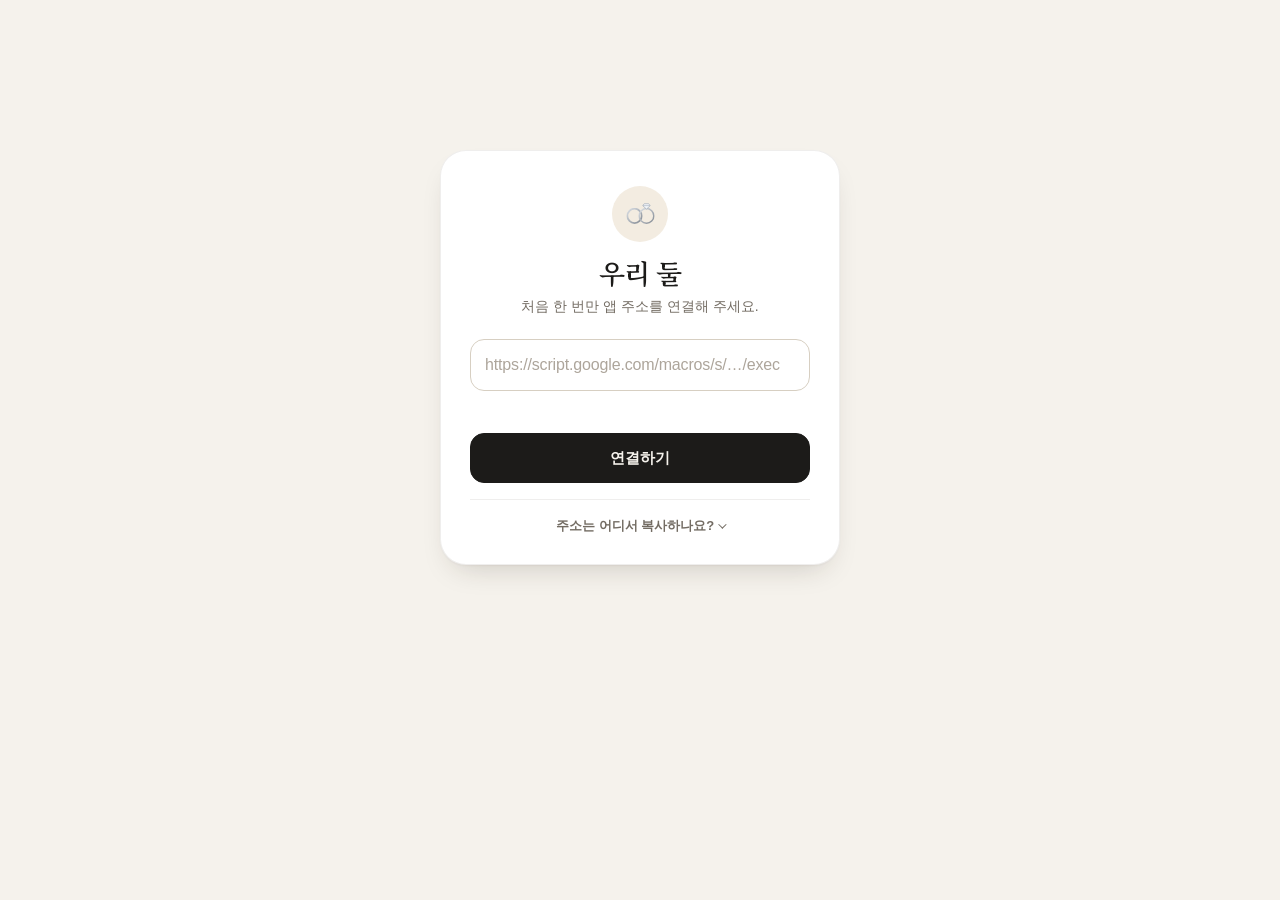
==== us/index.html @ 15f73b4c "Add files via upload" ====
<!doctype html>
<html lang="ko">
<head>
<meta charset="utf-8">
<meta name="viewport" content="width=device-width, initial-scale=1, maximum-scale=1, viewport-fit=cover">
<title>우리 둘</title>
<meta name="description" content="둘이 같이 쓰는 캘린더 · 할 일 · 메모">
<meta name="robots" content="noindex, nofollow">
<meta property="og:type" content="website">
<meta property="og:title" content="우리 둘">
<meta property="og:description" content="둘이 같이 쓰는 캘린더 · 할 일 · 메모">
<meta property="og:image" content="https://jongchan-creator.github.io/us/icon-512.png">
<meta name="theme-color" content="#F5F2EC" media="(prefers-color-scheme: light)">
<meta name="theme-color" content="#0F0E0D" media="(prefers-color-scheme: dark)">
<meta name="mobile-web-app-capable" content="yes">
<meta name="apple-mobile-web-app-capable" content="yes">
<meta name="apple-mobile-web-app-title" content="우리 둘">
<meta name="apple-mobile-web-app-status-bar-style" content="default">
<meta name="format-detection" content="telephone=no">
<link rel="manifest" href="manifest.webmanifest">
<link rel="icon" href="icon.svg" type="image/svg+xml">
<link rel="icon" href="icon-192.png" sizes="192x192" type="image/png">
<link rel="apple-touch-icon" href="apple-touch-icon.png">
<link rel="preconnect" href="https://script.google.com">
<script>
/* 지난번 앱 배경색으로 먼저 칠해 두기 — 열 때 하얗게 번쩍이지 않게 */
(function(){
  var c='', d='';
  try{ c=localStorage.getItem('ourtwo:bg')||''; d=localStorage.getItem('ourtwo:dark')||''; }catch(e){}
  if(!/^#[0-9a-f]{3,8}$/i.test(c)) return;
  var r=document.documentElement, m=document.querySelectorAll('meta[name="theme-color"]');
  r.style.background=c; r.setAttribute('data-dark', d==='1'?'1':'0');
  for(var i=0;i<m.length;i++) m[i].setAttribute('content', c);
})();
</script>
<style>
:root{
  --bg:#F5F2EC; --surface:#FFFFFF; --soft:#F0ECE5;
  --ink:#1C1B19; --ink2:#736C63; --ink3:#ADA59B;
  --line2:#D7CFC2; --hair:rgba(40,32,20,.075);
  --gold:#A3825A; --gold-soft:#F3ECE1;
  --ok:#4C7A57; --err:#B4483F;
  --e2:0 1px 2px rgba(40,32,20,.04),0 14px 30px -14px rgba(40,32,20,.22);
  --ring:0 0 0 3px rgba(163,130,90,.20);
  --ease:cubic-bezier(.2,.8,.2,1);
  --serif:"Noto Serif KR","Nanum Myeongjo","AppleMyungjo",serif;
  --sans:"Pretendard Variable",Pretendard,-apple-system,BlinkMacSystemFont,"Apple SD Gothic Neo","Noto Sans KR","Malgun Gothic",sans-serif;
  color-scheme:light;
}
@media (prefers-color-scheme: dark){
  :root:not([data-dark="0"]){
    --bg:#0F0E0D; --surface:#181715; --soft:#201E1B;
    --ink:#EEEAE3; --ink2:#A29B91; --ink3:#5F5A53;
    --line2:#3A3631; --hair:rgba(255,255,255,.065);
    --gold:#CDAE7E; --gold-soft:rgba(205,174,126,.12);
    --ok:#8DBB97; --err:#E58A80;
    --e2:inset 0 1px 0 rgba(255,255,255,.04),0 18px 40px -16px rgba(0,0,0,.8);
    --ring:0 0 0 3px rgba(205,174,126,.22);
    color-scheme:dark;
  }
}
:root[data-dark="1"]{
  --bg:#0F0E0D; --surface:#181715; --soft:#201E1B;
  --ink:#EEEAE3; --ink2:#A29B91; --ink3:#5F5A53;
  --line2:#3A3631; --hair:rgba(255,255,255,.065);
  --gold:#CDAE7E; --gold-soft:rgba(205,174,126,.12);
  --ok:#8DBB97; --err:#E58A80;
  --e2:inset 0 1px 0 rgba(255,255,255,.04),0 18px 40px -16px rgba(0,0,0,.8);
  --ring:0 0 0 3px rgba(205,174,126,.22);
  color-scheme:dark;
}
html{background:var(--bg)}
html,body{margin:0;height:100%;overflow:hidden;overscroll-behavior:none}
body{font-family:var(--sans);color:var(--ink);font-size:15px;line-height:1.5;-webkit-font-smoothing:antialiased;-webkit-tap-highlight-color:transparent;-webkit-text-size-adjust:100%}
*,*::before,*::after{box-sizing:border-box}
[hidden]{display:none!important}

/* 앱 — 화면 가득, 노치·홈 바 자리는 비워 둠 */
#frame{position:fixed;top:env(safe-area-inset-top,0px);right:env(safe-area-inset-right,0px);bottom:env(safe-area-inset-bottom,0px);left:env(safe-area-inset-left,0px);visibility:hidden;opacity:0;transition:opacity .32s var(--ease)}
#frame iframe{display:block;width:100%;height:100%;border:0;background:transparent}
.on #frame{visibility:visible}
.ready #frame{opacity:1}

/* 여는 동안: 앱의 반지 로딩과 같은 모양 */
#splash{position:fixed;inset:0;display:grid;place-items:center;pointer-events:none;transition:opacity .3s var(--ease)}
#splash .ld{opacity:0;animation:fadein .4s var(--ease) .35s forwards}
.ready #splash{opacity:0}
.setup #splash{display:none}
@keyframes fadein{to{opacity:1}}
.ld-rings{position:relative;width:35px;height:23px;display:block;margin:0 auto}
.ld-rings i{position:absolute;top:2px;width:18px;height:18px;background:no-repeat center/100% 100%}
.ld-rings i:first-child{left:2px;background-image:url("data:image/svg+xml,%3Csvg xmlns='http://www.w3.org/2000/svg' viewBox='0 0 24 24'%3E%3Cdefs%3E%3ClinearGradient id='p' x1='0' y1='0' x2='1' y2='1'%3E%3Cstop offset='0' stop-color='%23DCE0E5'/%3E%3Cstop offset='.5' stop-color='%23AEB4BC'/%3E%3Cstop offset='1' stop-color='%23848B94'/%3E%3C/linearGradient%3E%3C/defs%3E%3Ccircle cx='12' cy='12' r='10.4' fill='none' stroke='url%28%23p%29' stroke-width='2.6'/%3E%3C/svg%3E");animation:ringL 1.6s var(--ease) infinite}
.ld-rings i:last-child{right:2px;top:-4px;height:24px;background-image:url("data:image/svg+xml,%3Csvg xmlns='http://www.w3.org/2000/svg' viewBox='0 -8 24 32'%3E%3Cdefs%3E%3ClinearGradient id='p' x1='0' y1='0' x2='1' y2='1'%3E%3Cstop offset='0' stop-color='%23DCE0E5'/%3E%3Cstop offset='.5' stop-color='%23AEB4BC'/%3E%3Cstop offset='1' stop-color='%23848B94'/%3E%3C/linearGradient%3E%3C/defs%3E%3Ccircle cx='12' cy='12' r='10.6' fill='none' stroke='url%28%23p%29' stroke-width='2.2'/%3E%3Cpath d='M8.8 -5.6H15.2L17.4 -2.8L12 2.2L6.6 -2.8Z' fill='%23F3F6FA' stroke='%2397A3B2' stroke-width='.9' stroke-linejoin='round'/%3E%3Cpath d='M6.9 -2.8H17.1' stroke='%2397A3B2' stroke-width='.8'/%3E%3C/svg%3E");animation:ringR 1.6s var(--ease) infinite}
.ld-rings.still i{animation:none}
@keyframes ringL{0%,100%{transform:translateX(0)}50%{transform:translateX(5px)}}
@keyframes ringR{0%,100%{transform:translateX(0)}50%{transform:translateX(-5px)}}

/* 처음 한 번: 앱 주소 연결 */
#setup{display:none;position:fixed;inset:0;overflow-y:auto;-webkit-overflow-scrolling:touch;padding:max(24px,env(safe-area-inset-top)) 16px max(24px,env(safe-area-inset-bottom))}
.setup #setup{display:block}
.card{max-width:400px;margin:8vh auto 0;background:var(--surface);border-radius:26px;padding:30px 22px 22px;box-shadow:var(--e2),inset 0 0 0 1px var(--hair);animation:rise .5s var(--ease) both}
@keyframes rise{from{opacity:0;transform:translateY(10px)}}
.mark{width:56px;height:56px;margin:0 auto 14px;border-radius:50%;background:var(--gold-soft);display:grid;place-items:center}
.mark .ld-rings{transform:scale(.92) translateY(2px)}
.mark.okm{color:var(--gold)}
.mark.okm svg{width:24px;height:24px}
h1,h2{font-family:var(--serif);font-weight:600;letter-spacing:-.03em;text-align:center;margin:0}
h1{font-size:27px;line-height:1.25}
h2{font-size:23px;line-height:1.3}
.lead{color:var(--ink2);font-size:14px;text-align:center;margin:6px 0 22px;word-break:keep-all}
.in{display:block;width:100%;height:52px;padding:0 14px;border:1px solid var(--line2);border-radius:14px;background:var(--surface);color:var(--ink);font:inherit;font-size:16px;letter-spacing:-.01em;outline:0;transition:border-color .18s,box-shadow .18s;-webkit-appearance:none;appearance:none}
.in::placeholder{color:var(--ink3)}
.in:focus{border-color:var(--gold);box-shadow:var(--ring)}
.in.bad{border-color:var(--err)}
.msg{min-height:20px;margin:8px 2px 14px;font-size:13px;line-height:1.5;color:var(--ink2);word-break:keep-all}
.msg.err{color:var(--err)}
.msg.ok{color:var(--ok)}
.btn{display:flex;align-items:center;justify-content:center;gap:7px;width:100%;height:50px;border:1px solid var(--line2);border-radius:14px;background:var(--surface);color:var(--ink);font:inherit;font-size:15px;font-weight:600;letter-spacing:-.01em;cursor:pointer;transition:transform .12s,opacity .18s,background .18s;-webkit-user-select:none;user-select:none}
.btn:active{transform:scale(.985)}
.btn.primary{background:var(--ink);border-color:var(--ink);color:var(--bg)}
.btn svg{width:17px;height:17px;flex:none}
.btn.gold{border-color:transparent;background:var(--gold-soft);color:var(--gold)}
.row{display:flex;gap:8px;margin:12px 0 8px}
.row .btn{flex:1}
.help{margin-top:16px;border-top:1px solid var(--hair);padding-top:12px;font-size:13px;color:var(--ink2)}
.help summary{cursor:pointer;list-style:none;display:flex;align-items:center;justify-content:center;gap:4px;font-weight:600;color:var(--ink2);padding:4px 0}
.help summary::-webkit-details-marker{display:none}
.help summary::after{content:"";width:6px;height:6px;border-right:1.5px solid currentColor;border-bottom:1.5px solid currentColor;transform:rotate(45deg) translateY(-2px);transition:transform .2s}
.help[open] summary::after{transform:rotate(-135deg) translateY(-1px)}
.help ol{margin:10px 0 2px;padding-left:20px;line-height:1.75;word-break:keep-all}
.help b{color:var(--ink);font-weight:600}
.help code{font-family:ui-monospace,Menlo,Consolas,monospace;font-size:12px;background:var(--soft);padding:1px 5px;border-radius:5px}
.link{margin:0 0 4px;padding:12px 14px;border-radius:13px;background:var(--soft);color:var(--ink2);font-size:13px;line-height:1.5;text-align:center;word-break:break-all;-webkit-user-select:all;user-select:all}
.tip{margin:14px 2px 0;font-size:12.5px;line-height:1.65;color:var(--ink2);text-align:center;word-break:keep-all}
.tip b{color:var(--ink);font-weight:600}
.sr{position:absolute;width:1px;height:1px;overflow:hidden;clip:rect(0 0 0 0);white-space:nowrap}
@media (min-width:760px){ .card{margin-top:14vh;padding:36px 30px 26px} }
@media (prefers-reduced-motion: reduce){ .ld-rings i,.card{animation:none} #splash .ld{animation-duration:.01s} }
</style>
</head>
<body>
<div id="splash" aria-hidden="true"><div class="ld"><span class="ld-rings"><i></i><i></i></span></div></div>
<div id="frame"></div>

<main id="setup">
  <section class="card" id="cardConnect">
    <div class="mark"><span class="ld-rings still"><i></i><i></i></span></div>
    <h1>우리 둘</h1>
    <p class="lead">처음 한 번만 앱 주소를 연결해 주세요.</p>
    <form id="form" novalidate autocomplete="off">
      <label class="sr" for="u">Apps Script 웹 앱 주소</label>
      <input class="in" id="u" type="url" inputmode="url" autocapitalize="off" autocorrect="off" spellcheck="false" placeholder="https://script.google.com/macros/s/…/exec">
      <p class="msg" id="msg" role="status"></p>
      <button class="btn primary" id="go" type="submit">연결하기</button>
    </form>
    <details class="help">
      <summary>주소는 어디서 복사하나요?</summary>
      <ol>
        <li>구글 시트에서 <b>확장 프로그램</b> → <b>Apps Script</b></li>
        <li>오른쪽 위 <b>배포</b> → <b>배포 관리</b></li>
        <li>‘웹 앱’의 <b>URL</b> 옆 복사 버튼 — 끝이 <code>/exec</code>인 주소예요</li>
      </ol>
    </details>
  </section>

  <section class="card" id="cardDone" hidden>
    <div class="mark okm"><svg viewBox="0 0 24 24" fill="none" stroke="currentColor" stroke-width="2.2" stroke-linecap="round" stroke-linejoin="round"><path d="M5 12.5l4.2 4.2L19 7"/></svg></div>
    <h2>연결됐어요</h2>
    <p class="lead">다른 휴대폰에서는 아래 링크를 한 번만 열면<br>바로 연결돼요.</p>
    <div class="link" id="link"></div>
    <div class="row">
      <button class="btn" id="share" type="button"><svg viewBox="0 0 24 24" fill="none" stroke="currentColor" stroke-width="1.8" stroke-linecap="round" stroke-linejoin="round"><path d="M12 15V3.5M7.5 8L12 3.5 16.5 8"/><path d="M5 12.5v6A2 2 0 0 0 7 20.5h10a2 2 0 0 0 2-2v-6"/></svg>링크 보내기</button>
      <button class="btn" id="copy" type="button"><svg viewBox="0 0 24 24" fill="none" stroke="currentColor" stroke-width="1.8" stroke-linecap="round" stroke-linejoin="round"><rect x="8.5" y="8.5" width="11" height="11" rx="2.5"/><path d="M15.5 8.5V6.5a2 2 0 0 0-2-2h-7a2 2 0 0 0-2 2v7a2 2 0 0 0 2 2h2"/></svg><span>복사</span></button>
    </div>
    <button class="btn primary" id="open" type="button">앱 열기</button>
    <button class="btn gold" id="install" type="button" hidden style="margin-top:8px">홈 화면에 앱 추가</button>
    <p class="tip" id="tip"></p>
  </section>
</main>

<script>
(function(){
  var K='ourtwo:', R=document.documentElement, shown=false, bip=null, frame=null, later=null;
  function $(id){ return document.getElementById(id); }
  function get(k){ try{ return localStorage.getItem(K+k)||''; }catch(e){ return ''; } }
  function put(k, v){ try{ if(v) localStorage.setItem(K+k, v); else localStorage.removeItem(K+k); }catch(e){} }

  /* 붙여 넣은 주소 검사 — Apps Script 웹 앱(/exec)만 받음 */
  function made(base, id){
    var url='https://script.google.com/'+base+'/s/'+id+'/exec';
    return {url:url, tag: base==='macros' ? id : encodeURIComponent(url)};
  }
  function parse(raw){
    raw=String(raw||'').trim();
    if(!raw) return {};
    try{ raw=decodeURIComponent(raw).trim(); }catch(e){}
    var g=raw.match(/(?:https?:\/\/)?script\.google\.com\/[^\s"'<>]+/i), t;
    if(g) raw=g[0].replace(/[).,;:!?\]}”’」』]+$/, '');             // 글 속에 섞인 웹 앱 주소
    else if((t=raw.match(/#([\w.%-]{20,})/))) return parse(t[1]);    // 이 페이지 링크(…/us/#…)를 붙여 넣은 경우
    raw=raw.replace(/^#/, '');
    if(/^[\w-]{30,}$/.test(raw)) return made('macros', raw);   // 배포 ID만 있을 때
    var u;
    try{ u=new URL(/^https?:\/\//i.test(raw) ? raw : 'https://'+raw); }catch(e){ return {err:'bad'}; }
    var host=u.hostname.toLowerCase();
    if(host==='docs.google.com' || host==='drive.google.com') return {err:'sheet'};
    if(host!=='script.google.com') return {err:'bad'};
    var m=u.pathname.match(/^\/(macros|a\/macros\/[\w.-]+)\/s\/([\w-]{20,})\/(exec|dev)\/?$/);
    if(!m) return {err:'editor'};
    if(m[3]==='dev') return {err:'dev'};
    return made(m[1], m[2]);
  }
  var MSG={
    editor:'편집기 주소예요. [배포] → [배포 관리]에서 ‘웹 앱’ URL(끝이 /exec)을 복사해 주세요.',
    dev:'끝이 /dev인 주소는 만든 사람만 열려요. [배포 관리]의 /exec 주소를 넣어 주세요.',
    sheet:'구글 시트 주소예요. Apps Script의 [배포 관리]에서 웹 앱 URL을 복사해 주세요.',
    bad:'Apps Script 웹 앱 주소가 아니에요. https://script.google.com/macros/s/…/exec 모양이에요.',
    cut:'링크가 잘린 것 같아요. 웹 앱 주소를 다시 붙여 넣어 주세요.'
  };

  /* 앱 열기 */
  function mount(url){
    if(frame) return;
    frame=document.createElement('iframe');
    frame.title='우리 둘';
    frame.src=url;
    frame.addEventListener('load', function(){ setTimeout(reveal, 1200); });   // 앱이 신호를 못 보내는 예전 버전일 때
    $('frame').appendChild(frame);
  }
  function start(url){
    mount(url);
    R.classList.remove('setup'); R.classList.add('on');
    if(later){ paint(later.bg, later.dark); later=null; }
    setTimeout(reveal, 10000);
  }
  function reveal(){ if(shown) return; shown=true; R.classList.add('ready'); }

  /* 앱이 보내는 배경색 — 상태 표시줄 · 가장자리 색을 앱과 맞춤 */
  function paint(c, dark){
    c=String(c||'').trim();
    if(!/^#[0-9a-f]{3,8}$/i.test(c) && !/^rgba?\([\d\s.,%]+\)$/i.test(c)) return;
    var m=document.querySelectorAll('meta[name="theme-color"]');
    R.style.background=c; R.setAttribute('data-dark', dark ? '1' : '0');
    for(var i=0;i<m.length;i++) m[i].setAttribute('content', c);
    put('bg', /^#/.test(c) ? c : ''); put('dark', dark ? '1' : '0');
  }
  window.addEventListener('message', function(e){
    var d=e.data, host='';
    if(!d || typeof d!=='object' || d.ourtwo!==1) return;
    try{ host=new URL(e.origin).hostname; }catch(er){}
    if(!/(^|\.)googleusercontent\.com$/.test(host) && host!=='script.google.com') return;
    if(typeof d.t==='string' && d.t.trim()) document.title=d.t.trim().slice(0, 40);   // 앱 이름(설정)을 창 제목으로
    if(R.classList.contains('setup')) later={bg:d.bg, dark:d.dark===true};   // 연결 화면을 보는 동안엔 색을 바꾸지 않음
    else paint(d.bg, d.dark===true);
    reveal();
  });

  /* 처음 연결 화면 */
  function say(kind, text){ var m=$('msg'); m.className='msg'+(kind ? ' '+kind : ''); m.textContent=text||''; $('u').classList.toggle('bad', kind==='err'); }
  function showSetup(err){
    R.classList.add('setup');
    var f=document.createElement('link');   // 제목 글꼴(명조) — 이 화면에 쓰는 글자만 조금 받아 옴
    f.rel='stylesheet'; f.href='https://fonts.googleapis.com/css2?family=Noto+Serif+KR:wght@600&display=swap&text='+encodeURIComponent('우리 둘연결됐어요');
    document.head.appendChild(f);
    if(err) say('err', MSG[err]||MSG.bad);
    var u=$('u');
    u.addEventListener('input', function(e){
      var p=parse(u.value);
      if(p.url) say('ok', '✓ 올바른 주소예요');
      else if(e.inputType==='insertFromPaste' && p.err) say('err', MSG[p.err]);
      else say('', '');
    });
    $('form').addEventListener('submit', function(e){
      e.preventDefault();
      var p=parse(u.value);
      if(!p.url){ say('err', u.value.trim() ? (MSG[p.err]||MSG.bad) : '웹 앱 주소를 붙여 넣어 주세요.'); u.focus(); return; }
      put('url', p.url);
      history.replaceState(null, '', '#'+p.tag);
      u.blur(); done(p);
    });
  }
  function hint(){
    var ua=navigator.userAgent||'';
    if(/KAKAOTALK/i.test(ua)) return '카카오톡 안에서는 홈 화면에 추가할 수 없어요. 메뉴에서 <b>다른 브라우저로 열기</b>를 누른 뒤 추가해 주세요.';
    if(/SamsungBrowser/i.test(ua)) return '삼성 인터넷: 아래 <b>≡ 메뉴</b> → <b>현재 페이지 추가</b> → <b>홈 화면</b>을 누르면 앱처럼 열려요.';
    if(/iPhone|iPad|iPod/i.test(ua)) return 'Safari 아래 <b>공유 버튼</b> → <b>홈 화면에 추가</b>를 누르면 앱처럼 열려요.';
    if(/Android/i.test(ua)) return '크롬 오른쪽 위 <b>⋮</b> → <b>홈 화면에 추가</b>(또는 <b>앱 설치</b>)를 누르면 앱처럼 열려요.';
    return '주소창 오른쪽의 <b>설치</b> 아이콘을 누르면 창 하나짜리 앱처럼 열려요.';
  }
  function copyText(t){
    function old(){ var a=document.createElement('textarea'), ok=false; a.value=t; a.setAttribute('readonly',''); a.style.cssText='position:fixed;top:-200px;opacity:0'; document.body.appendChild(a); a.select(); try{ ok=document.execCommand('copy'); }catch(e){} document.body.removeChild(a); return ok; }
    if(navigator.clipboard && window.isSecureContext) return navigator.clipboard.writeText(t).then(function(){ return true; }, old);
    return Promise.resolve(old());
  }
  function done(p){
    var link=location.origin+location.pathname+'#'+p.tag, s=link.replace(/^https?:\/\//, '');
    $('cardConnect').hidden=true; $('cardDone').hidden=false;
    $('link').textContent=s.length>60 ? s.slice(0, 44)+'…'+s.slice(-8) : s; $('link').title=link;
    $('tip').innerHTML=hint();
    if(navigator.share) $('share').onclick=function(){ navigator.share({title:'우리 둘', text:'우리 둘 — 이 링크를 한 번 열면 바로 연결돼요', url:link}).catch(function(){}); };
    else $('share').hidden=true;
    $('copy').onclick=function(){ var b=$('copy').querySelector('span'); copyText(link).then(function(ok){ b.textContent=ok ? '복사했어요' : '길게 눌러 복사'; setTimeout(function(){ b.textContent='복사'; }, 1800); }); };
    $('open').onclick=function(){ start(p.url); };
    if(bip) $('install').hidden=false;
    mount(p.url);   // 보는 동안 미리 불러 둠 — [앱 열기]가 바로 열리게
  }
  window.addEventListener('beforeinstallprompt', function(e){
    if(!R.classList.contains('setup')) return;   // 앱을 쓰는 중이면 브라우저에 맡김
    e.preventDefault(); bip=e;
    if(!$('cardDone').hidden) $('install').hidden=false;
  });
  $('install').onclick=function(){
    if(!bip) return;
    bip.prompt();
    var fin=function(){ bip=null; $('install').hidden=true; };
    if(bip.userChoice) bip.userChoice.then(fin, fin); else fin();
  };

  /* 시작: #링크 → 이 기기에 기억 → 없으면 연결 화면 */
  window.addEventListener('hashchange', function(){ location.reload(); });   // 열어 둔 채로 새 #링크·#reset을 열었을 때
  var h=location.hash.replace(/^#/, '');
  if(h==='reset'){ put('url', ''); history.replaceState(null, '', location.pathname); showSetup(); return; }
  var p=h ? parse(h) : {}, url='';
  if(p.url){ put('url', p.url); url=p.url; if(h!==p.tag) history.replaceState(null, '', '#'+p.tag); }
  else url=get('url');
  if(url) start(url); else showSetup(h ? 'cut' : '');
})();
</script>
</body>
</html>
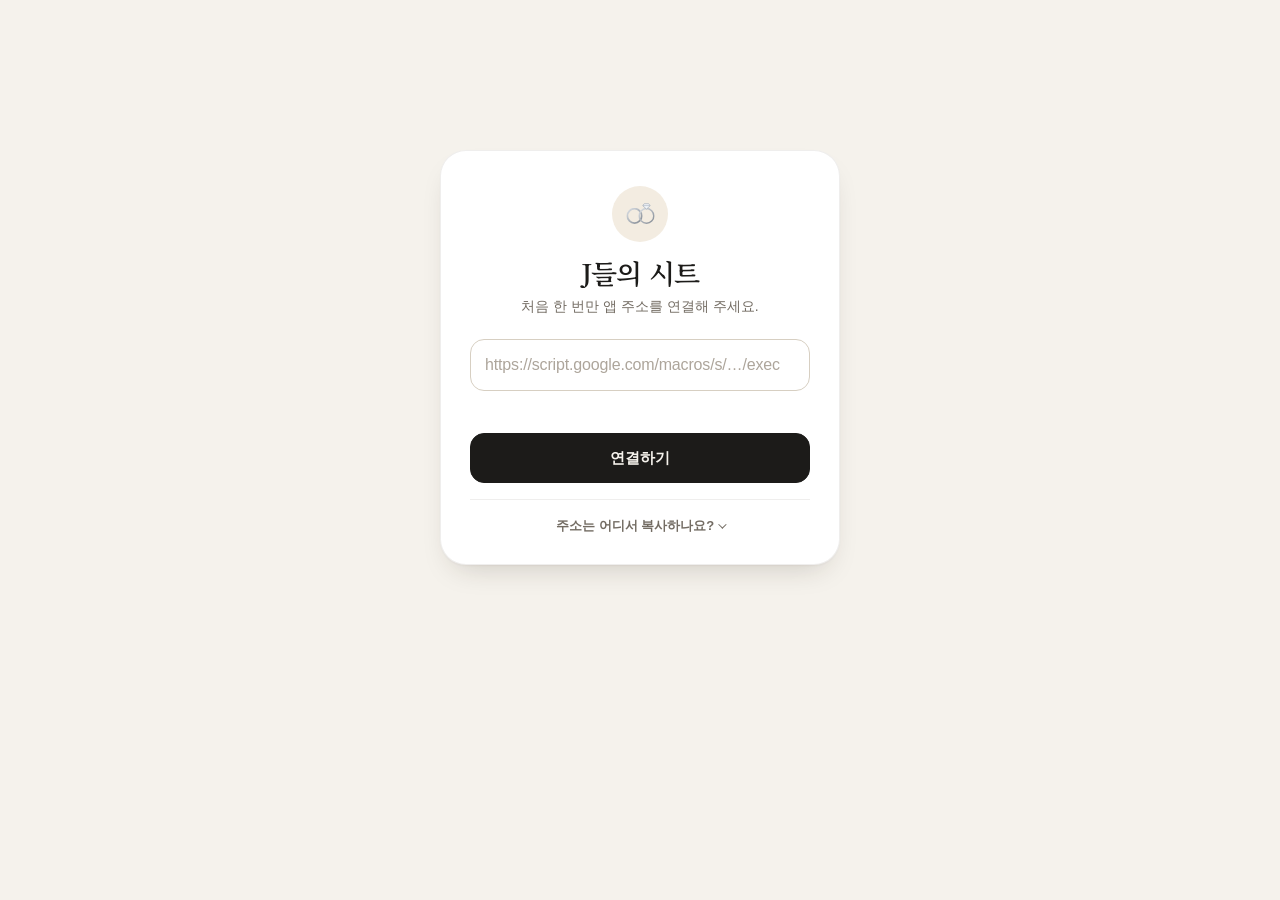
==== commit f8cd6b79: "Add files via upload" ====
--- a/us/index.html
+++ b/us/index.html
@@ -3,18 +3,21 @@
 <head>
 <meta charset="utf-8">
 <meta name="viewport" content="width=device-width, initial-scale=1, maximum-scale=1, viewport-fit=cover">
-<title>우리 둘</title>
+<script>/* 지난번 앱 이름(앱 설정 → 앱 이름)을 기본 제목보다 먼저 — 열 때 기본 이름이 뜨지 않게 */
+(function(){ var t=''; try{ t=(localStorage.getItem('ourtwo:title')||'').trim().slice(0, 40); }catch(e){} if(t==='우리 둘') t=''; if(t) document.title=t; })();
+</script>
+<title>J들의 시트</title>
 <meta name="description" content="둘이 같이 쓰는 캘린더 · 할 일 · 메모">
 <meta name="robots" content="noindex, nofollow">
 <meta property="og:type" content="website">
-<meta property="og:title" content="우리 둘">
+<meta property="og:title" content="J들의 시트">
 <meta property="og:description" content="둘이 같이 쓰는 캘린더 · 할 일 · 메모">
 <meta property="og:image" content="https://jongchan-creator.github.io/us/icon-512.png">
 <meta name="theme-color" content="#F5F2EC" media="(prefers-color-scheme: light)">
 <meta name="theme-color" content="#0F0E0D" media="(prefers-color-scheme: dark)">
 <meta name="mobile-web-app-capable" content="yes">
 <meta name="apple-mobile-web-app-capable" content="yes">
-<meta name="apple-mobile-web-app-title" content="우리 둘">
+<meta name="apple-mobile-web-app-title" content="J들의 시트">
 <meta name="apple-mobile-web-app-status-bar-style" content="default">
 <meta name="format-detection" content="telephone=no">
 <link rel="manifest" href="manifest.webmanifest">
@@ -31,6 +34,11 @@
   var r=document.documentElement, m=document.querySelectorAll('meta[name="theme-color"]');
   r.style.background=c; r.setAttribute('data-dark', d==='1'?'1':'0');
   for(var i=0;i<m.length;i++) m[i].setAttribute('content', c);
+})();
+/* 아이폰 '홈 화면에 추가'의 기본 이름도 지난번 앱 이름으로 */
+(function(){
+  var t=''; try{ t=(localStorage.getItem('ourtwo:title')||'').trim().slice(0, 40); }catch(e){}
+  var a=document.querySelector('meta[name="apple-mobile-web-app-title"]'); if(t && t!=='우리 둘' && a) a.setAttribute('content', t);
 })();
 </script>
 <style>
@@ -145,7 +153,7 @@
 <main id="setup">
   <section class="card" id="cardConnect">
     <div class="mark"><span class="ld-rings still"><i></i><i></i></span></div>
-    <h1>우리 둘</h1>
+    <h1>J들의 시트</h1>
     <p class="lead">처음 한 번만 앱 주소를 연결해 주세요.</p>
     <form id="form" novalidate autocomplete="off">
       <label class="sr" for="u">Apps Script 웹 앱 주소</label>
@@ -221,7 +229,7 @@
   function mount(url){
     if(frame) return;
     frame=document.createElement('iframe');
-    frame.title='우리 둘';
+    frame.title=document.title;
     frame.src=url;
     frame.addEventListener('load', function(){ setTimeout(reveal, 1200); });   // 앱이 신호를 못 보내는 예전 버전일 때
     $('frame').appendChild(frame);
@@ -233,6 +241,14 @@
     setTimeout(reveal, 10000);
   }
   function reveal(){ if(shown) return; shown=true; R.classList.add('ready'); }
+  function setName(t){
+    t=String(t||'').trim().slice(0, 40); if(!t) return;
+    document.title=t;
+    var a=document.querySelector('meta[name="apple-mobile-web-app-title"]'); if(a) a.setAttribute('content', t);
+    var h=document.querySelector('#cardConnect h1'); if(h) h.textContent=t;
+    if(frame) frame.title=t;
+    put('title', t);
+  }
 
   /* 앱이 보내는 배경색 — 상태 표시줄 · 가장자리 색을 앱과 맞춤 */
   function paint(c, dark){
@@ -243,12 +259,19 @@
     for(var i=0;i<m.length;i++) m[i].setAttribute('content', c);
     put('bg', /^#/.test(c) ? c : ''); put('dark', dark ? '1' : '0');
   }
+  var lastBuzz=0;
   window.addEventListener('message', function(e){
     var d=e.data, host='';
     if(!d || typeof d!=='object' || d.ourtwo!==1) return;
     try{ host=new URL(e.origin).hostname; }catch(er){}
     if(!/(^|\.)googleusercontent\.com$/.test(host) && host!=='script.google.com') return;
-    if(typeof d.t==='string' && d.t.trim()) document.title=d.t.trim().slice(0, 40);   // 앱 이름(설정)을 창 제목으로
+    if(d.buzz!==undefined){   // 앱 안에서 체크할 때 등 짧은 진동 (안드로이드) — 앱 화면이 직접 못 울릴 때 여기서 대신
+      var p=d.buzz, okp=(typeof p==='number' && p>0 && p<=120) || (Array.isArray(p) && p.length>0 && p.length<=6 && p.every(function(x){ return typeof x==='number' && x>=0 && x<=120; }));
+      var now=Date.now();
+      if(okp && navigator.vibrate && now-lastBuzz>60){ lastBuzz=now; try{ navigator.vibrate(p); }catch(er){} }
+      return;
+    }
+    if(typeof d.t==='string' && d.t.trim()) setName(d.t);   // 앱 이름(설정)을 창 제목으로 — 다음에 열 때도 이 이름부터
     if(R.classList.contains('setup')) later={bg:d.bg, dark:d.dark===true};   // 연결 화면을 보는 동안엔 색을 바꾸지 않음
     else paint(d.bg, d.dark===true);
     reveal();
@@ -258,8 +281,9 @@
   function say(kind, text){ var m=$('msg'); m.className='msg'+(kind ? ' '+kind : ''); m.textContent=text||''; $('u').classList.toggle('bad', kind==='err'); }
   function showSetup(err){
     R.classList.add('setup');
+    var nm=get('title'); if(nm) document.querySelector('#cardConnect h1').textContent=nm;
     var f=document.createElement('link');   // 제목 글꼴(명조) — 이 화면에 쓰는 글자만 조금 받아 옴
-    f.rel='stylesheet'; f.href='https://fonts.googleapis.com/css2?family=Noto+Serif+KR:wght@600&display=swap&text='+encodeURIComponent('우리 둘연결됐어요');
+    f.rel='stylesheet'; f.href='https://fonts.googleapis.com/css2?family=Noto+Serif+KR:wght@600&display=swap&text='+encodeURIComponent('J들의 시트연결됐어요'+(nm||''));
     document.head.appendChild(f);
     if(err) say('err', MSG[err]||MSG.bad);
     var u=$('u');
@@ -296,7 +320,7 @@
     $('cardConnect').hidden=true; $('cardDone').hidden=false;
     $('link').textContent=s.length>60 ? s.slice(0, 44)+'…'+s.slice(-8) : s; $('link').title=link;
     $('tip').innerHTML=hint();
-    if(navigator.share) $('share').onclick=function(){ navigator.share({title:'우리 둘', text:'우리 둘 — 이 링크를 한 번 열면 바로 연결돼요', url:link}).catch(function(){}); };
+    if(navigator.share) $('share').onclick=function(){ navigator.share({title:document.title, text:document.title+' — 이 링크를 한 번 열면 바로 연결돼요', url:link}).catch(function(){}); };
     else $('share').hidden=true;
     $('copy').onclick=function(){ var b=$('copy').querySelector('span'); copyText(link).then(function(ok){ b.textContent=ok ? '복사했어요' : '길게 눌러 복사'; setTimeout(function(){ b.textContent='복사'; }, 1800); }); };
     $('open').onclick=function(){ start(p.url); };
@@ -318,7 +342,7 @@
   /* 시작: #링크 → 이 기기에 기억 → 없으면 연결 화면 */
   window.addEventListener('hashchange', function(){ location.reload(); });   // 열어 둔 채로 새 #링크·#reset을 열었을 때
   var h=location.hash.replace(/^#/, '');
-  if(h==='reset'){ put('url', ''); history.replaceState(null, '', location.pathname); showSetup(); return; }
+  if(h==='reset'){ put('url', ''); put('title', ''); document.title='J들의 시트'; history.replaceState(null, '', location.pathname); showSetup(); return; }
   var p=h ? parse(h) : {}, url='';
   if(p.url){ put('url', p.url); url=p.url; if(h!==p.tag) history.replaceState(null, '', '#'+p.tag); }
   else url=get('url');
